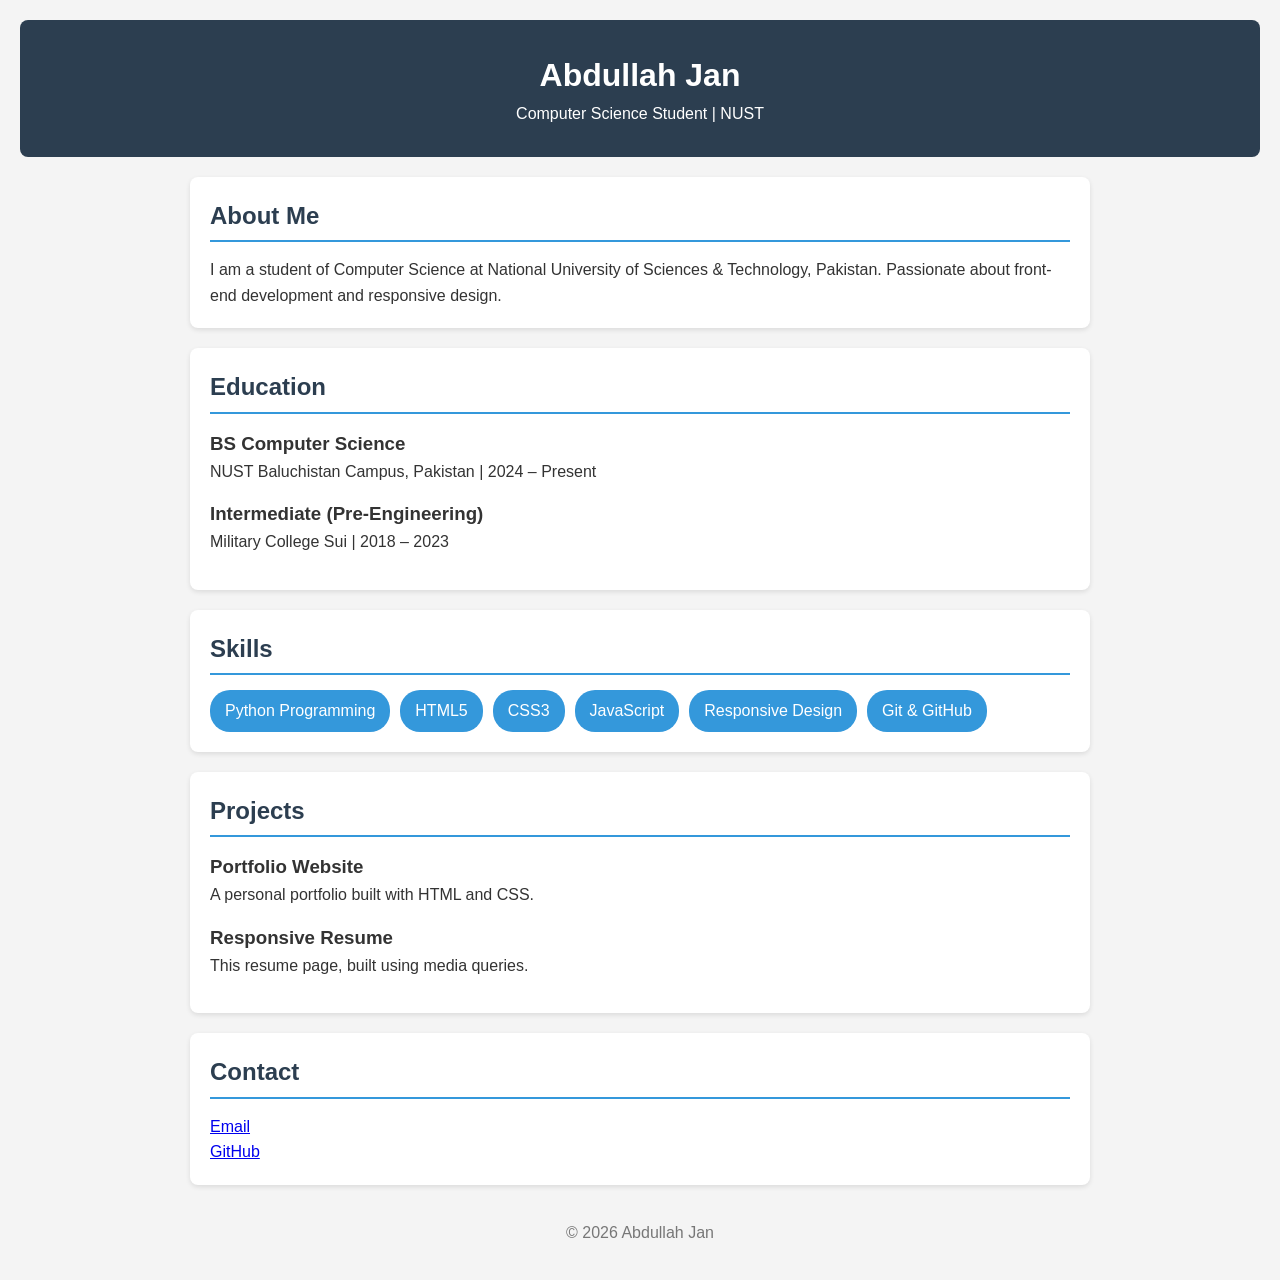
==== AbdullahJan527940.html @ a11037f4 "Add resume page structure" ====
<!DOCTYPE html>
<html lang="en">
<head>
  <meta charset="UTF-8">
  <meta name="viewport" content="width=device-width, initial-scale=1.0">
  <title>My Resume</title>
  <link rel="stylesheet" href="AbdullahJan527940.css">
</head>
<body>

  <header>
    <h1>Abdullah Jan</h1>
    <p>Computer Science Student | NUST</p>
  </header>

  <main>
    <section class="about">
      <h2>About Me</h2>
      <p>I am a student of Computer Science at National University of Sciences & Technology, Pakistan. Passionate about front-end development and responsive design.</p>
    </section>

    <section class="education">
      <h2>Education</h2>
      <div class="item">
        <h3>BS Computer Science</h3>
        <p>NUST Baluchistan Campus, Pakistan | 2024 – Present</p>
      </div>
      <div class="item">
        <h3>Intermediate (Pre-Engineering)</h3>
        <p>Military College Sui | 2018 – 2023</p>
      </div>
    </section>

    <section class="skills">
      <h2>Skills</h2>
      <ul>
        <li>Python Programming</li>
        <li>HTML5</li>
        <li>CSS3</li>
        <li>JavaScript</li>
        <li>Responsive Design</li>
        <li>Git & GitHub</li>
      </ul>
    </section>

    <section class="projects">
      <h2>Projects</h2>
      <div class="item">
        <h3>Portfolio Website</h3>
        <p>A personal portfolio built with HTML and CSS.</p>
      </div>
      <div class="item">
        <h3>Responsive Resume</h3>
        <p>This resume page, built using media queries.</p>
      </div>
    </section>

    <section class="contact">
      <h2>Contact</h2>
      <a href="bolanian549@gmail.com" target="_blank">Email</a>
      <br>
      <a href="https://github.com/Abdullahjan1020" target="_blank">GitHub</a>
    </section>
  </main>

  <footer>
    <p>© 2026 Abdullah Jan</p>
  </footer>

</body>
</html>
---- AbdullahJan527940.css ----
* {
  margin: 0;
  padding: 0;
  box-sizing: border-box;
}

body {
  font-family: Arial, sans-serif;
  line-height: 1.6;
  color: #333;
  background: #f4f4f4;
  padding: 20px;
}

header {
  background: #2c3e50;
  color: white;
  padding: 30px;
  text-align: center;
  border-radius: 8px;
  margin-bottom: 20px;
}

header h1 {
  font-size: 2rem;
}

main {
  max-width: 900px;
  margin: 0 auto;
}

section {
  background: white;
  padding: 20px;
  margin-bottom: 20px;
  border-radius: 8px;
  box-shadow: 0 2px 5px rgba(0,0,0,0.1);
}

section h2 {
  color: #2c3e50;
  border-bottom: 2px solid #3498db;
  padding-bottom: 5px;
  margin-bottom: 15px;
}

.item {
  margin-bottom: 15px;
}

.skills ul {
  list-style: none;
  display: flex;
  flex-wrap: wrap;
  gap: 10px;
}

.skills li {
  background: #3498db;
  color: white;
  padding: 8px 15px;
  border-radius: 20px;
}

footer {
  text-align: center;
  padding: 15px;
  color: #777;
}

/* ---------- Responsive Design with Media Queries ---------- */

/* Tablets and below */
@media screen and (max-width: 768px) {
  header h1 {
    font-size: 1.5rem;
  }

  body {
    padding: 10px;
  }

  section {
    padding: 15px;
  }
}

/* Mobile phones */
@media screen and (max-width: 480px) {
  header {
    padding: 20px;
  }

  header h1 {
    font-size: 1.2rem;
  }

  .skills ul {
    flex-direction: column;
  }

  .skills li {
    text-align: center;
  }

  section h2 {
    font-size: 1.1rem;
  }
}
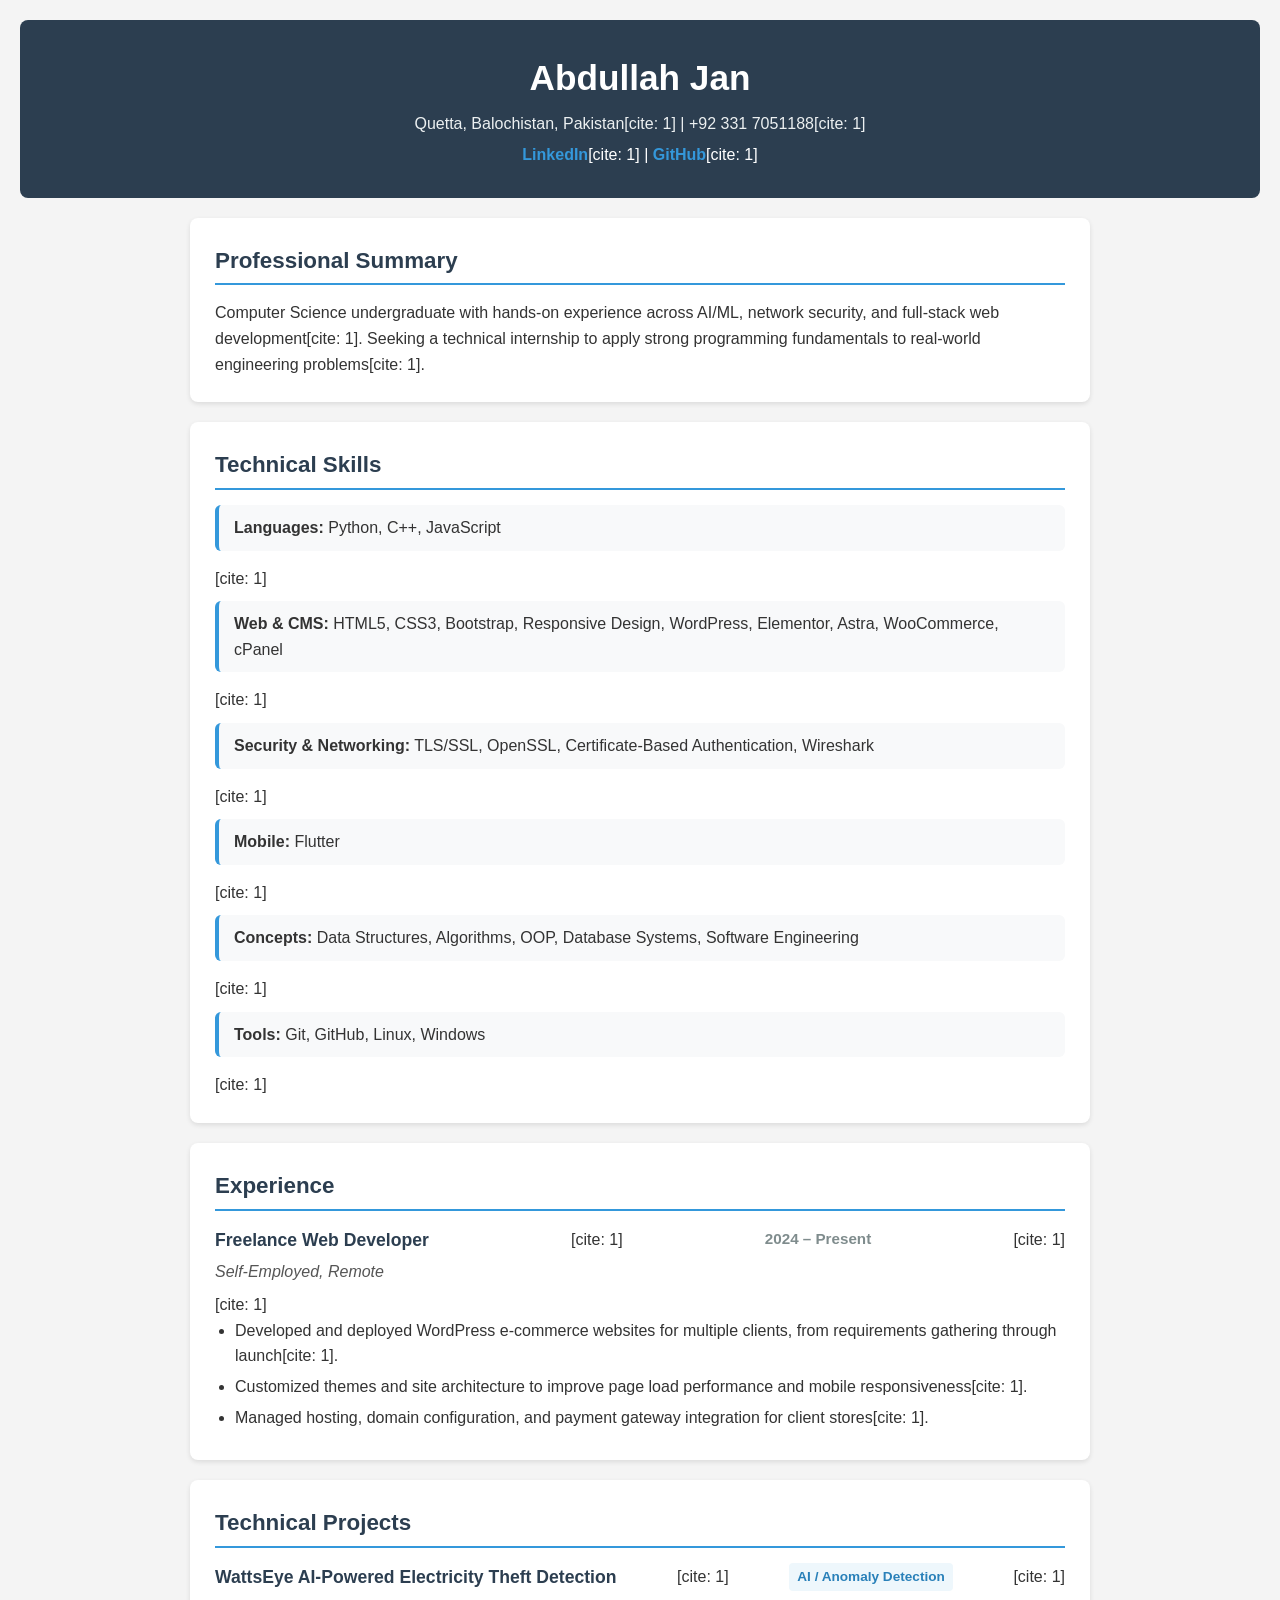
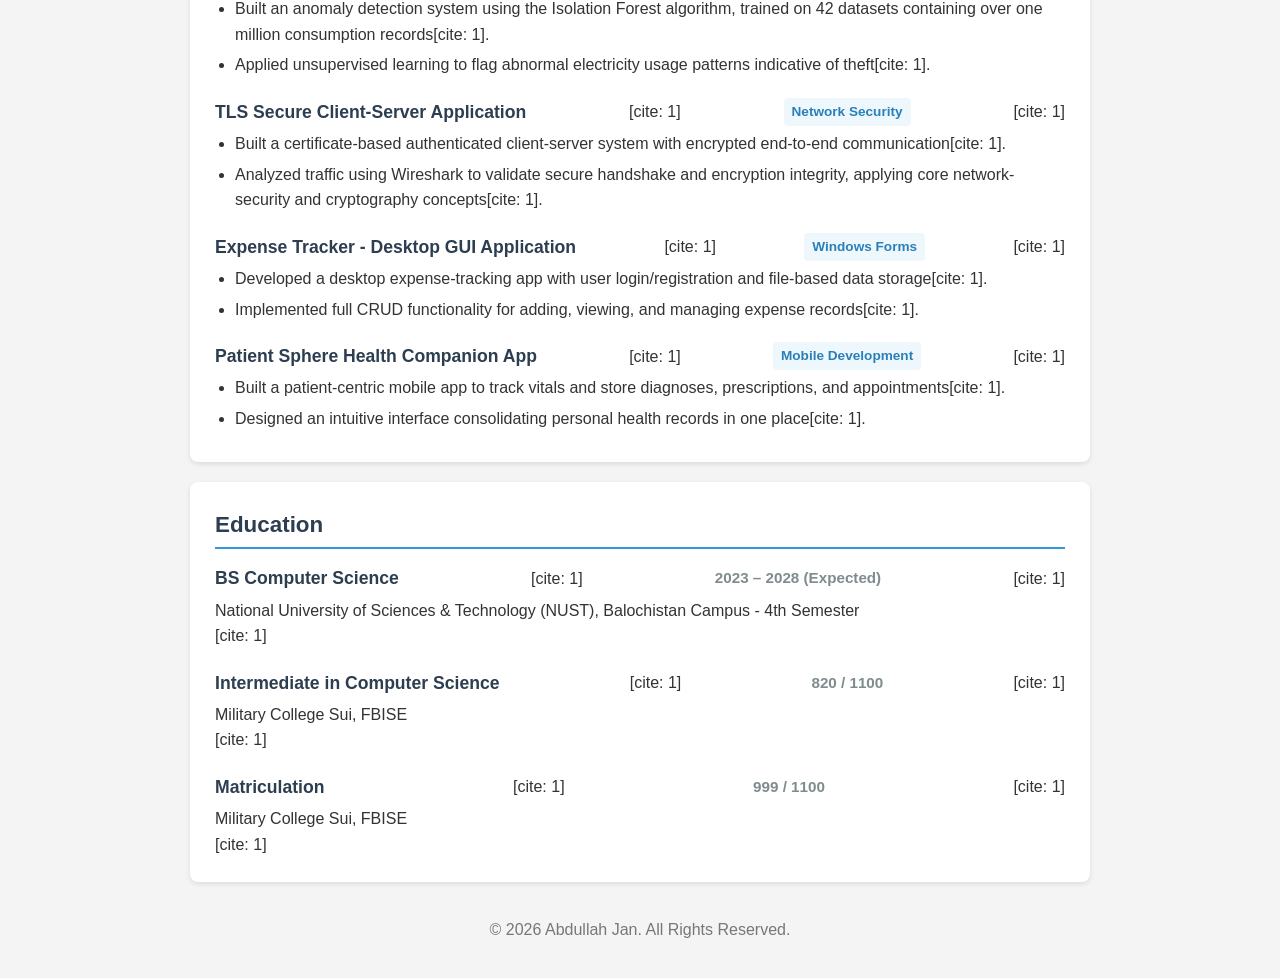
==== commit 1efc9c89: "Updated resume and design" ====
--- a/AbdullahJan527940.html
+++ b/AbdullahJan527940.html
@@ -3,68 +3,135 @@
 <head>
   <meta charset="UTF-8">
   <meta name="viewport" content="width=device-width, initial-scale=1.0">
-  <title>My Resume</title>
+  <title>Abdullah Jan - Resume</title>
   <link rel="stylesheet" href="AbdullahJan527940.css">
 </head>
 <body>
 
   <header>
     <h1>Abdullah Jan</h1>
-    <p>Computer Science Student | NUST</p>
+    <p class="contact-info">
+      Quetta, Balochistan, Pakistan[cite: 1] | +92 331 7051188[cite: 1]
+    </p>
+    <p class="header-links">
+      <a href="https://linkedin.com" target="_blank">LinkedIn</a>[cite: 1] | 
+      <a href="https://github.com" target="_blank">GitHub</a>[cite: 1]
+    </p>
   </header>
 
   <main>
-    <section class="about">
-      <h2>About Me</h2>
-      <p>I am a student of Computer Science at National University of Sciences & Technology, Pakistan. Passionate about front-end development and responsive design.</p>
+    <section class="summary">
+      <h2>Professional Summary</h2>
+      <p>Computer Science undergraduate with hands-on experience across AI/ML, network security, and full-stack web development[cite: 1]. Seeking a technical internship to apply strong programming fundamentals to real-world engineering problems[cite: 1].</p>
+    </section>
+
+    <section class="skills">
+      <h2>Technical Skills</h2>
+      <ul>
+        <li><strong>Languages:</strong> Python, C++, JavaScript</li>[cite: 1]
+        <li><strong>Web & CMS:</strong> HTML5, CSS3, Bootstrap, Responsive Design, WordPress, Elementor, Astra, WooCommerce, cPanel</li>[cite: 1]
+        <li><strong>Security & Networking:</strong> TLS/SSL, OpenSSL, Certificate-Based Authentication, Wireshark</li>[cite: 1]
+        <li><strong>Mobile:</strong> Flutter</li>[cite: 1]
+        <li><strong>Concepts:</strong> Data Structures, Algorithms, OOP, Database Systems, Software Engineering</li>[cite: 1]
+        <li><strong>Tools:</strong> Git, GitHub, Linux, Windows</li>[cite: 1]
+      </ul>
+    </section>
+
+    <section class="experience">
+      <h2>Experience</h2>
+      <div class="item">
+        <div class="item-header">
+          <h3>Freelance Web Developer</h3>[cite: 1]
+          <span class="date">2024 – Present</span>[cite: 1]
+        </div>
+        <p class="sub-title">Self-Employed, Remote</p>[cite: 1]
+        <ul>
+          <li>Developed and deployed WordPress e-commerce websites for multiple clients, from requirements gathering through launch[cite: 1].</li>
+          <li>Customized themes and site architecture to improve page load performance and mobile responsiveness[cite: 1].</li>
+          <li>Managed hosting, domain configuration, and payment gateway integration for client stores[cite: 1].</li>
+        </ul>
+      </div>
+    </section>
+
+    <section class="projects">
+      <h2>Technical Projects</h2>
+      
+      <div class="item">
+        <div class="item-header">
+          <h3>WattsEye AI-Powered Electricity Theft Detection</h3>[cite: 1]
+          <span class="tag">AI / Anomaly Detection</span>[cite: 1]
+        </div>
+        <ul>
+          <li>Built an anomaly detection system using the Isolation Forest algorithm, trained on 42 datasets containing over one million consumption records[cite: 1].</li>
+          <li>Applied unsupervised learning to flag abnormal electricity usage patterns indicative of theft[cite: 1].</li>
+        </ul>
+      </div>
+
+      <div class="item">
+        <div class="item-header">
+          <h3>TLS Secure Client-Server Application</h3>[cite: 1]
+          <span class="tag">Network Security</span>[cite: 1]
+        </div>
+        <ul>
+          <li>Built a certificate-based authenticated client-server system with encrypted end-to-end communication[cite: 1].</li>
+          <li>Analyzed traffic using Wireshark to validate secure handshake and encryption integrity, applying core network-security and cryptography concepts[cite: 1].</li>
+        </ul>
+      </div>
+
+      <div class="item">
+        <div class="item-header">
+          <h3>Expense Tracker - Desktop GUI Application</h3>[cite: 1]
+          <span class="tag">Windows Forms</span>[cite: 1]
+        </div>
+        <ul>
+          <li>Developed a desktop expense-tracking app with user login/registration and file-based data storage[cite: 1].</li>
+          <li>Implemented full CRUD functionality for adding, viewing, and managing expense records[cite: 1].</li>
+        </ul>
+      </div>
+
+      <div class="item">
+        <div class="item-header">
+          <h3>Patient Sphere Health Companion App</h3>[cite: 1]
+          <span class="tag">Mobile Development</span>[cite: 1]
+        </div>
+        <ul>
+          <li>Built a patient-centric mobile app to track vitals and store diagnoses, prescriptions, and appointments[cite: 1].</li>
+          <li>Designed an intuitive interface consolidating personal health records in one place[cite: 1].</li>
+        </ul>
+      </div>
     </section>
 
     <section class="education">
       <h2>Education</h2>
+      
       <div class="item">
-        <h3>BS Computer Science</h3>
-        <p>NUST Baluchistan Campus, Pakistan | 2024 – Present</p>
+        <div class="item-header">
+          <h3>BS Computer Science</h3>[cite: 1]
+          <span class="date">2023 – 2028 (Expected)</span>[cite: 1]
+        </div>
+        <p>National University of Sciences & Technology (NUST), Balochistan Campus - 4th Semester</p>[cite: 1]
       </div>
+
       <div class="item">
-        <h3>Intermediate (Pre-Engineering)</h3>
-        <p>Military College Sui | 2018 – 2023</p>
+        <div class="item-header">
+          <h3>Intermediate in Computer Science</h3>[cite: 1]
+          <span class="marks">820 / 1100</span>[cite: 1]
+        </div>
+        <p>Military College Sui, FBISE</p>[cite: 1]
       </div>
-    </section>
 
-    <section class="skills">
-      <h2>Skills</h2>
-      <ul>
-        <li>Python Programming</li>
-        <li>HTML5</li>
-        <li>CSS3</li>
-        <li>JavaScript</li>
-        <li>Responsive Design</li>
-        <li>Git & GitHub</li>
-      </ul>
-    </section>
-
-    <section class="projects">
-      <h2>Projects</h2>
       <div class="item">
-        <h3>Portfolio Website</h3>
-        <p>A personal portfolio built with HTML and CSS.</p>
+        <div class="item-header">
+          <h3>Matriculation</h3>[cite: 1]
+          <span class="marks">999 / 1100</span>[cite: 1]
+        </div>
+        <p>Military College Sui, FBISE</p>[cite: 1]
       </div>
-      <div class="item">
-        <h3>Responsive Resume</h3>
-        <p>This resume page, built using media queries.</p>
-      </div>
-    </section>
-
-    <section class="contact">
-      <h2>Contact</h2>
-      <a href="bolanian549@gmail.com" target="_blank">Email</a>
-      <br>
-      <a href="https://github.com/Abdullahjan1020" target="_blank">GitHub</a>
     </section>
   </main>
 
   <footer>
-    <p>© 2026 Abdullah Jan</p>
+    <p>© 2026 Abdullah Jan. All Rights Reserved.</p>
   </footer>
 
 </body>
--- a/AbdullahJan527940.css
+++ b/AbdullahJan527940.css
@@ -22,7 +22,24 @@
 }
 
 header h1 {
-  font-size: 2rem;
+  font-size: 2.2rem;
+  margin-bottom: 5px;
+}
+
+header .contact-info {
+  font-size: 1rem;
+  margin-bottom: 5px;
+  color: #ecf0f1;
+}
+
+header .header-links a {
+  color: #3498db;
+  text-decoration: none;
+  font-weight: bold;
+}
+
+header .header-links a:hover {
+  text-decoration: underline;
 }
 
 main {
@@ -32,7 +49,7 @@
 
 section {
   background: white;
-  padding: 20px;
+  padding: 25px;
   margin-bottom: 20px;
   border-radius: 8px;
   box-shadow: 0 2px 5px rgba(0,0,0,0.1);
@@ -43,24 +60,73 @@
   border-bottom: 2px solid #3498db;
   padding-bottom: 5px;
   margin-bottom: 15px;
+  font-size: 1.4rem;
 }
 
 .item {
-  margin-bottom: 15px;
+  margin-bottom: 20px;
+}
+
+.item:last-child {
+  margin-bottom: 0;
+}
+
+.item-header {
+  display: flex;
+  justify-content: space-between;
+  align-items: center;
+  flex-wrap: wrap;
+  margin-bottom: 5px;
+}
+
+.item-header h3 {
+  font-size: 1.1rem;
+  color: #2c3e50;
+}
+
+.date, .marks {
+  font-weight: bold;
+  color: #7f8c8d;
+  font-size: 0.95rem;
+}
+
+.tag {
+  background: #eef7fc;
+  color: #2980b9;
+  padding: 3px 8px;
+  border-radius: 4px;
+  font-size: 0.85rem;
+  font-weight: bold;
+}
+
+.sub-title {
+  font-style: italic;
+  color: #555;
+  margin-bottom: 8px;
+}
+
+section ul {
+  padding-left: 20px;
+}
+
+section ul li {
+  margin-bottom: 5px;
 }
 
 .skills ul {
   list-style: none;
+  padding-left: 0;
   display: flex;
-  flex-wrap: wrap;
+  flex-direction: column;
   gap: 10px;
 }
 
 .skills li {
-  background: #3498db;
-  color: white;
-  padding: 8px 15px;
-  border-radius: 20px;
+  background: #f8f9fa;
+  color: #333;
+  padding: 10px 15px;
+  border-radius: 6px;
+  border-left: 4px solid #3498db;
 }
 
 footer {
@@ -74,7 +140,7 @@
 /* Tablets and below */
 @media screen and (max-width: 768px) {
   header h1 {
-    font-size: 1.5rem;
+    font-size: 1.8rem;
   }
 
   body {
@@ -82,29 +148,27 @@
   }
 
   section {
-    padding: 15px;
+    padding: 18px;
+  }
+
+  .item-header {
+    flex-direction: column;
+    align-items: flex-start;
+    gap: 2px;
   }
 }
 
 /* Mobile phones */
 @media screen and (max-width: 480px) {
   header {
-    padding: 20px;
+    padding: 20px 10px;
   }
 
   header h1 {
-    font-size: 1.2rem;
-  }
-
-  .skills ul {
-    flex-direction: column;
-  }
-
-  .skills li {
-    text-align: center;
+    font-size: 1.4rem;
   }
 
   section h2 {
-    font-size: 1.1rem;
+    font-size: 1.2rem;
   }
 }
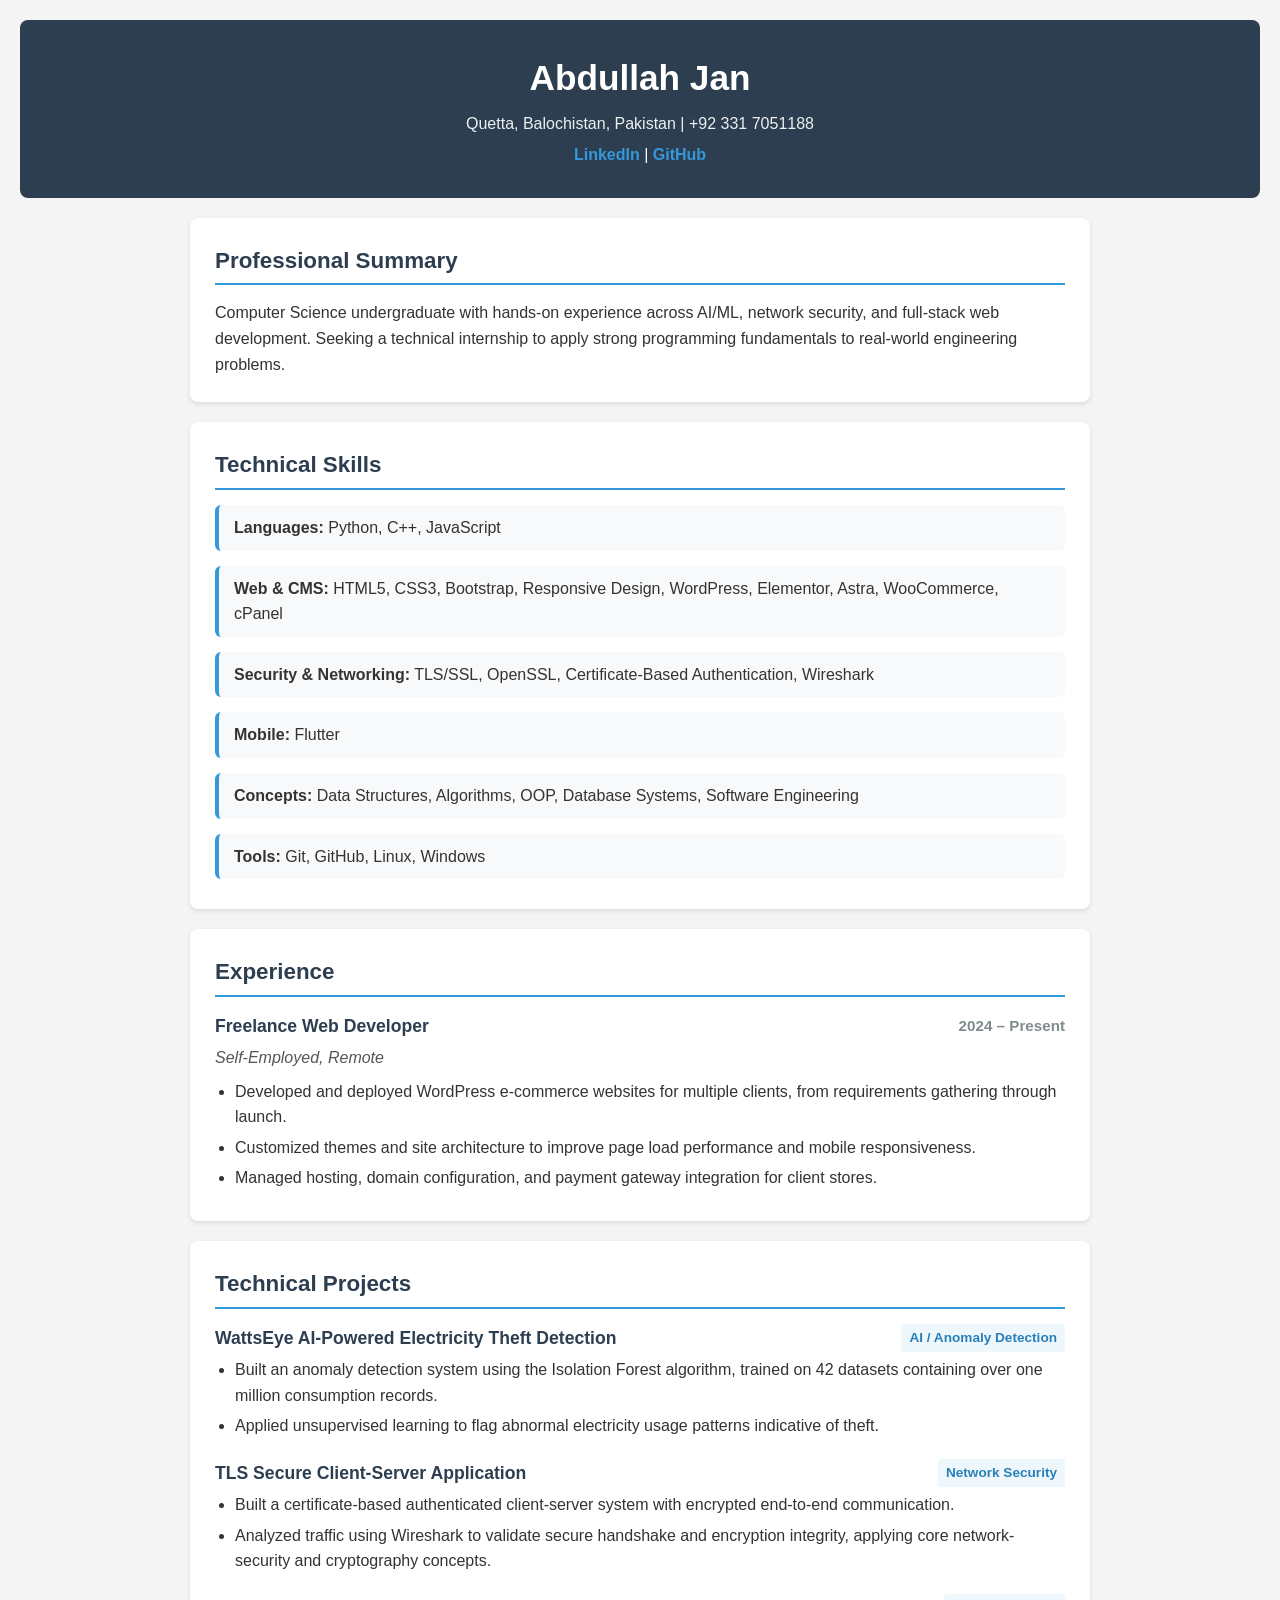
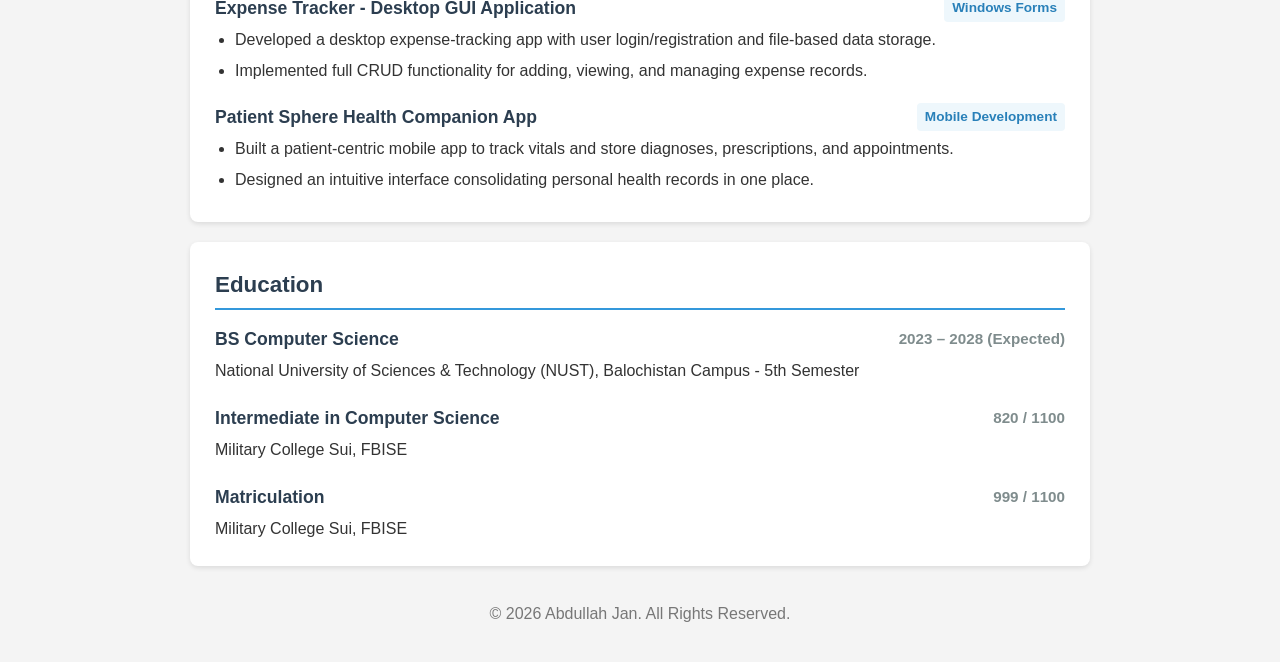
==== commit d4178adf: "Removed unnecessary citation" ====
--- a/AbdullahJan527940.html
+++ b/AbdullahJan527940.html
@@ -11,29 +11,32 @@
   <header>
     <h1>Abdullah Jan</h1>
     <p class="contact-info">
-      Quetta, Balochistan, Pakistan[cite: 1] | +92 331 7051188[cite: 1]
+      Quetta, Balochistan, Pakistan | +92 331 7051188 
     </p>
     <p class="header-links">
-      <a href="https://linkedin.com" target="_blank">LinkedIn</a>[cite: 1] | 
-      <a href="https://github.com" target="_blank">GitHub</a>[cite: 1]
+      <a href="https://www.linkedin.com/in/abdullah-jan-9405331b3/" target="_blank">LinkedIn</a> | 
+      <a href="https://github.com/Abdullahjan1020" target="_blank">GitHub</a>
     </p>
   </header>
 
   <main>
     <section class="summary">
       <h2>Professional Summary</h2>
-      <p>Computer Science undergraduate with hands-on experience across AI/ML, network security, and full-stack web development[cite: 1]. Seeking a technical internship to apply strong programming fundamentals to real-world engineering problems[cite: 1].</p>
+      <p>
+        Computer Science undergraduate with hands-on experience across AI/ML, network security, and full-stack web development. 
+        Seeking a technical internship to apply strong programming fundamentals to real-world engineering problems.
+      </p>
     </section>
 
     <section class="skills">
       <h2>Technical Skills</h2>
       <ul>
-        <li><strong>Languages:</strong> Python, C++, JavaScript</li>[cite: 1]
-        <li><strong>Web & CMS:</strong> HTML5, CSS3, Bootstrap, Responsive Design, WordPress, Elementor, Astra, WooCommerce, cPanel</li>[cite: 1]
-        <li><strong>Security & Networking:</strong> TLS/SSL, OpenSSL, Certificate-Based Authentication, Wireshark</li>[cite: 1]
-        <li><strong>Mobile:</strong> Flutter</li>[cite: 1]
-        <li><strong>Concepts:</strong> Data Structures, Algorithms, OOP, Database Systems, Software Engineering</li>[cite: 1]
-        <li><strong>Tools:</strong> Git, GitHub, Linux, Windows</li>[cite: 1]
+        <li><strong>Languages:</strong> Python, C++, JavaScript</li>
+        <li><strong>Web & CMS:</strong> HTML5, CSS3, Bootstrap, Responsive Design, WordPress, Elementor, Astra, WooCommerce, cPanel</li>
+        <li><strong>Security & Networking:</strong> TLS/SSL, OpenSSL, Certificate-Based Authentication, Wireshark</li>
+        <li><strong>Mobile:</strong> Flutter</li>
+        <li><strong>Concepts:</strong> Data Structures, Algorithms, OOP, Database Systems, Software Engineering</li>
+        <li><strong>Tools:</strong> Git, GitHub, Linux, Windows</li>
       </ul>
     </section>
 
@@ -41,14 +44,14 @@
       <h2>Experience</h2>
       <div class="item">
         <div class="item-header">
-          <h3>Freelance Web Developer</h3>[cite: 1]
-          <span class="date">2024 – Present</span>[cite: 1]
+          <h3>Freelance Web Developer</h3>
+          <span class="date">2024 – Present</span>
         </div>
-        <p class="sub-title">Self-Employed, Remote</p>[cite: 1]
+        <p class="sub-title">Self-Employed, Remote</p>
         <ul>
-          <li>Developed and deployed WordPress e-commerce websites for multiple clients, from requirements gathering through launch[cite: 1].</li>
-          <li>Customized themes and site architecture to improve page load performance and mobile responsiveness[cite: 1].</li>
-          <li>Managed hosting, domain configuration, and payment gateway integration for client stores[cite: 1].</li>
+          <li>Developed and deployed WordPress e-commerce websites for multiple clients, from requirements gathering through launch.</li>
+          <li>Customized themes and site architecture to improve page load performance and mobile responsiveness.</li>
+          <li>Managed hosting, domain configuration, and payment gateway integration for client stores.</li>
         </ul>
       </div>
     </section>
@@ -58,45 +61,45 @@
       
       <div class="item">
         <div class="item-header">
-          <h3>WattsEye AI-Powered Electricity Theft Detection</h3>[cite: 1]
-          <span class="tag">AI / Anomaly Detection</span>[cite: 1]
+          <h3>WattsEye AI-Powered Electricity Theft Detection</h3>
+          <span class="tag">AI / Anomaly Detection</span>
         </div>
         <ul>
-          <li>Built an anomaly detection system using the Isolation Forest algorithm, trained on 42 datasets containing over one million consumption records[cite: 1].</li>
-          <li>Applied unsupervised learning to flag abnormal electricity usage patterns indicative of theft[cite: 1].</li>
+          <li>Built an anomaly detection system using the Isolation Forest algorithm, trained on 42 datasets containing over one million consumption records.</li>
+          <li>Applied unsupervised learning to flag abnormal electricity usage patterns indicative of theft.</li>
         </ul>
       </div>
 
       <div class="item">
         <div class="item-header">
-          <h3>TLS Secure Client-Server Application</h3>[cite: 1]
-          <span class="tag">Network Security</span>[cite: 1]
+          <h3>TLS Secure Client-Server Application</h3>
+          <span class="tag">Network Security</span>
         </div>
         <ul>
-          <li>Built a certificate-based authenticated client-server system with encrypted end-to-end communication[cite: 1].</li>
-          <li>Analyzed traffic using Wireshark to validate secure handshake and encryption integrity, applying core network-security and cryptography concepts[cite: 1].</li>
+          <li>Built a certificate-based authenticated client-server system with encrypted end-to-end communication.</li>
+          <li>Analyzed traffic using Wireshark to validate secure handshake and encryption integrity, applying core network-security and cryptography concepts.</li>
         </ul>
       </div>
 
       <div class="item">
         <div class="item-header">
-          <h3>Expense Tracker - Desktop GUI Application</h3>[cite: 1]
-          <span class="tag">Windows Forms</span>[cite: 1]
+          <h3>Expense Tracker - Desktop GUI Application</h3>
+          <span class="tag">Windows Forms</span>
         </div>
         <ul>
-          <li>Developed a desktop expense-tracking app with user login/registration and file-based data storage[cite: 1].</li>
-          <li>Implemented full CRUD functionality for adding, viewing, and managing expense records[cite: 1].</li>
+          <li>Developed a desktop expense-tracking app with user login/registration and file-based data storage.</li>
+          <li>Implemented full CRUD functionality for adding, viewing, and managing expense records.</li>
         </ul>
       </div>
 
       <div class="item">
         <div class="item-header">
-          <h3>Patient Sphere Health Companion App</h3>[cite: 1]
-          <span class="tag">Mobile Development</span>[cite: 1]
+          <h3>Patient Sphere Health Companion App</h3>
+          <span class="tag">Mobile Development</span>
         </div>
         <ul>
-          <li>Built a patient-centric mobile app to track vitals and store diagnoses, prescriptions, and appointments[cite: 1].</li>
-          <li>Designed an intuitive interface consolidating personal health records in one place[cite: 1].</li>
+          <li>Built a patient-centric mobile app to track vitals and store diagnoses, prescriptions, and appointments.</li>
+          <li>Designed an intuitive interface consolidating personal health records in one place.</li>
         </ul>
       </div>
     </section>
@@ -106,26 +109,26 @@
       
       <div class="item">
         <div class="item-header">
-          <h3>BS Computer Science</h3>[cite: 1]
-          <span class="date">2023 – 2028 (Expected)</span>[cite: 1]
+          <h3>BS Computer Science</h3>
+          <span class="date">2023 – 2028 (Expected)</span>
         </div>
-        <p>National University of Sciences & Technology (NUST), Balochistan Campus - 4th Semester</p>[cite: 1]
+        <p>National University of Sciences & Technology (NUST), Balochistan Campus - 5th Semester</p>
       </div>
 
       <div class="item">
         <div class="item-header">
-          <h3>Intermediate in Computer Science</h3>[cite: 1]
-          <span class="marks">820 / 1100</span>[cite: 1]
+          <h3>Intermediate in Computer Science</h3>
+          <span class="marks">820 / 1100</span>
         </div>
-        <p>Military College Sui, FBISE</p>[cite: 1]
+        <p>Military College Sui, FBISE</p>
       </div>
 
       <div class="item">
         <div class="item-header">
-          <h3>Matriculation</h3>[cite: 1]
-          <span class="marks">999 / 1100</span>[cite: 1]
+          <h3>Matriculation</h3>
+          <span class="marks">999 / 1100</span>
         </div>
-        <p>Military College Sui, FBISE</p>[cite: 1]
+        <p>Military College Sui, FBISE</p>
       </div>
     </section>
   </main>
